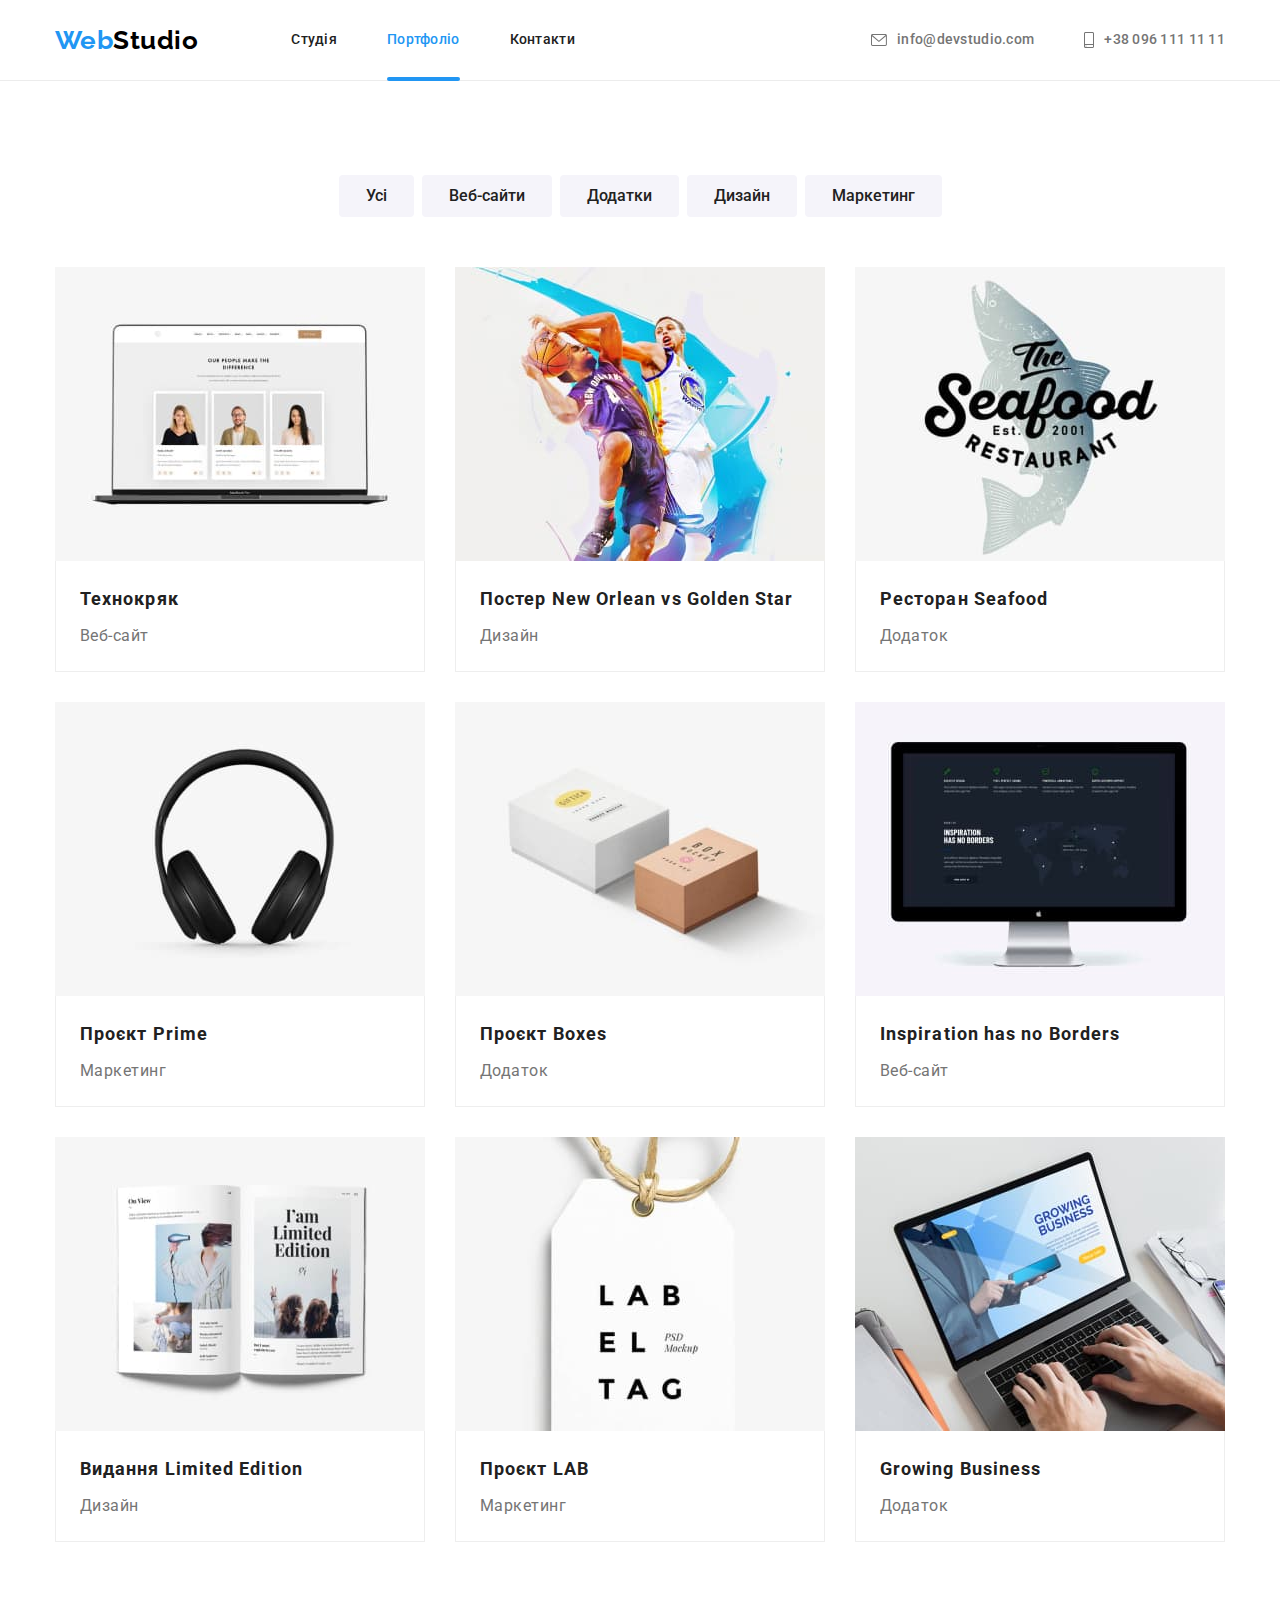
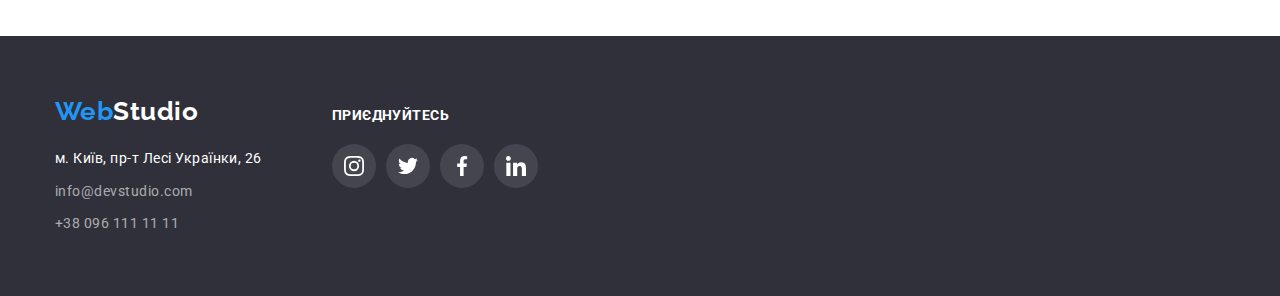
==== portfolio.html @ 07bc83c9 "добавляет стартовую разметку" ====
<!DOCTYPE html>
<html lang="uk">
  <head>
    <meta charset="UTF-8" />
    <meta http-equiv="X-UA-Compatible" content="IE=edge" />
    <meta name="viewport" content="width=device-width, initial-scale=1.0" />
    <title>WebStudio</title>

    <link
      href="https://fonts.googleapis.com/css2?family=Raleway:wght@700&family=Roboto:wght@400;500;700;900&display=swap"
      rel="stylesheet"
    />
    <link
      rel="stylesheet"
      href="https://cdnjs.cloudflare.com/ajax/libs/modern-normalize/1.1.0/modern-normalize.min.css"
    />
    <link rel="stylesheet" href="./css/styles.css" />
  </head>

  <body>
    <!-- Header -->
    <header class="header">
      <div class="container mein">
        <a class="logo" lang="en" href="./index.html">Web<span class="logo-accent">Studio</span></a>
        <nav class="nav">
          <ul class="list site-nav">
            <li class="navigation">
              <a class="link" href="./index.html">Студія</a>
            </li>

            <li class="navigation">
              <a class="link current" href="./portfolio.html">Портфоліо</a>
            </li>

            <li class="navigation">
              <a class="link" href="#">Контакти</a>
            </li>
          </ul>
        </nav>
        <ul class="list communication">
          <li class="navigation">
            <a class="link icon-mail" href="mailto:info@devstudio.com"
              ><svg class="nav-image" width="16" height="12">
                <use href="./images/sprite.svg#envelope"></use></svg
              >info@devstudio.com</a
            >
          </li>

          <li class="navigation">
            <a class="link icon-phone" href="tel:+380961111111"
              ><svg class="nav-image" width="10" height="16">
                <use href="./images/sprite.svg#smartphone"></use></svg
              >+38 096 111 11 11</a
            >
          </li>
        </ul>
      </div>
    </header>

    <main>
      <!-- portflio -->
      <section class="section portfolio">
        <div class="container">
          <h1 class="title-portfolio visually-hidden">Портфоліо</h1>
          <ul class="list push-portfolio">
            <li class="push"><button class="button" type="button">Усі</button></li>
            <li class="push"><button class="button" type="button">Веб-сайти</button></li>
            <li class="push"><button class="button" type="button">Додатки</button></li>
            <li class="push"><button class="button" type="button">Дизайн</button></li>
            <li class="push"><button class="button" type="button">Маркетинг</button></li>
          </ul>

          <ul class="list card-portfolio">
            <li class="list-card">
              <a class="list card link-card" href="#">
                <div class="overlay-card">
                  <img class="card-image" src="./images/techno.jpg" alt="Технокряк" width="370" />
                  <p class="modal-card">
                    Ресурс пропонує комплексні пропозиції з різним рівнем функціоналу та сервісів.
                    Все це дозволить відвідувачу отримати вичерпні відомості про компанію чи
                    приватну особу.
                  </p>
                </div>
                <div class="box-card">
                  <h2 class="portfolio-title">Технокряк</h2>
                  <p class="portfolio-text">Веб-сайт</p>
                </div>
              </a>
            </li>

            <li class="list-card">
              <a class="list card link-card" href="#">
                <div class="overlay-card">
                  <img
                    class="card-image"
                    src="./images/poster.jpg"
                    alt="Постер New Orlean vs Golden Star"
                    width="370"
                  />
                  <p class="modal-card">
                    Ресурс пропонує комплексні пропозиції з різним рівнем функціоналу та сервісів.
                    Все це дозволить відвідувачу отримати вичерпні відомості про компанію чи
                    приватну особу.
                  </p>
                </div>
                <div class="box-card">
                  <h2 class="portfolio-title">
                    Постер <span lang="en">New Orlean vs Golden Star</span>
                  </h2>
                  <p class="portfolio-text">Дизайн</p>
                </div>
              </a>
            </li>
            <li class="list-card">
              <a class="list card link-card" href="#">
                <div class="overlay-card">
                  <img
                    class="card-image"
                    src="./images/restourant.jpg"
                    alt="Ресторан Seafood"
                    width="370"
                  />
                  <p class="modal-card">
                    Ресурс пропонує комплексні пропозиції з різним рівнем функціоналу та сервісів.
                    Все це дозволить відвідувачу отримати вичерпні відомості про компанію чи
                    приватну особу.
                  </p>
                </div>
                <div class="box-card">
                  <h2 class="portfolio-title">Ресторан <span lang="en">Seafood</span></h2>
                  <p class="portfolio-text">Додаток</p>
                </div>
              </a>
            </li>
            <li class="list-card">
              <a class="list card link-card" href="#">
                <div class="overlay-card">
                  <img class="card-image" src="./images/prime.jpg" alt="Проєкт Prime" width="370" />
                  <p class="modal-card">
                    Ресурс пропонує комплексні пропозиції з різним рівнем функціоналу та сервісів.
                    Все це дозволить відвідувачу отримати вичерпні відомості про компанію чи
                    приватну особу.
                  </p>
                </div>
                <div class="box-card">
                  <h2 class="portfolio-title">Проєкт <span lang="en">Prime</span></h2>
                  <p class="portfolio-text">Маркетинг</p>
                </div>
              </a>
            </li>
            <li class="list-card">
              <a class="list card link-card" href="#">
                <div class="overlay-card">
                  <img class="card-image" src="./images/boxes.jpg" alt="Проєкт Boxe" width="370" />
                  <p class="modal-card">
                    Ресурс пропонує комплексні пропозиції з різним рівнем функціоналу та сервісів.
                    Все це дозволить відвідувачу отримати вичерпні відомості про компанію чи
                    приватну особу.
                  </p>
                </div>
                <div class="box-card">
                  <h2 class="portfolio-title">Проєкт <span lang="en">Boxes</span></h2>
                  <p class="portfolio-text">Додаток</p>
                </div>
              </a>
            </li>
            <li class="list-card">
              <a class="list card link-card" href="#">
                <div class="overlay-card">
                  <img
                    class="card-image"
                    src="./images/inspiration.jpg"
                    alt="Inspiration has no Borders"
                    width="370"
                  />
                  <p class="modal-card">
                    Ресурс пропонує комплексні пропозиції з різним рівнем функціоналу та сервісів.
                    Все це дозволить відвідувачу отримати вичерпні відомості про компанію чи
                    приватну особу.
                  </p>
                </div>
                <div class="box-card">
                  <h2 class="portfolio-title">
                    <span lang="en">Inspiration has no Borders</span>
                  </h2>
                  <p class="portfolio-text">Веб-сайт</p>
                </div>
              </a>
            </li>
            <li class="list-card">
              <a class="list card link-card" href="#">
                <div class="overlay-card">
                  <img
                    class="card-image"
                    src="./images/magazin.jpg"
                    alt="Видання Limited Edition"
                    width="370"
                  />
                  <p class="modal-card">
                    Ресурс пропонує комплексні пропозиції з різним рівнем функціоналу та сервісів.
                    Все це дозволить відвідувачу отримати вичерпні відомості про компанію чи
                    приватну особу.
                  </p>
                </div>
                <div class="box-card">
                  <h2 class="portfolio-title">Видання <span lang="en">Limited Edition</span></h2>
                  <p class="portfolio-text">Дизайн</p>
                </div>
              </a>
            </li>
            <li class="list-card">
              <a class="list card link-card" href="#">
                <div class="overlay-card">
                  <img class="card-image" src="./images/lab.jpg" alt="Проєкт LAB" width="370" />
                  <p class="modal-card">
                    Ресурс пропонує комплексні пропозиції з різним рівнем функціоналу та сервісів.
                    Все це дозволить відвідувачу отримати вичерпні відомості про компанію чи
                    приватну особу.
                  </p>
                </div>
                <div class="box-card">
                  <h2 class="portfolio-title">Проєкт <span lang="en">LAB</span></h2>
                  <p class="portfolio-text">Маркетинг</p>
                </div>
              </a>
            </li>
            <li class="list-card">
              <a class="list card link-card" href="#">
                <div class="overlay-card">
                  <img
                    class="card-image"
                    src="./images/busines.jpg"
                    alt="Growing Business"
                    width="370"
                  />
                  <p class="modal-card">
                    Ресурс пропонує комплексні пропозиції з різним рівнем функціоналу та сервісів.
                    Все це дозволить відвідувачу отримати вичерпні відомості про компанію чи
                    приватну особу.
                  </p>
                </div>
                <div class="box-card">
                  <h2 class="portfolio-title">Growing <span lang="en">Business</span></h2>
                  <p class="portfolio-text">Додаток</p>
                </div>
              </a>
            </li>
          </ul>
        </div>
      </section>
    </main>

    <!-- Footer -->
    <footer class="footer">
      <div class="container">
        <div>
          <a class="logo" href="./index.html">Web<span class="logo-accent">Studio</span></a>
          <address class="address">
            <ul class="list">
              <li>
                <a
                  class="link city"
                  target="_blank"
                  rel="nooperer noreferrer"
                  href="https://goo.gl/maps/vEVmrGVyhdTzg6GEA"
                  >м. Київ, пр-т Лесі Українки, 26</a
                >
              </li>

              <li class="li-footer">
                <a class="link link-footer" href="mailto:info@devstudio.com">info@devstudio.com</a>
              </li>

              <li class="li-footer">
                <a class="link link-footer" href="tel:+380961111111">+38 096 111 11 11</a>
              </li>
            </ul>
          </address>
        </div>

        <div class="footer-box">
          <p class="join">приєднуйтесь</p>
          <ul class="list social-footer">
            <li>
              <a class="link link-social-footer" href="#">
                <svg class="icon-footer" width="20" height="20">
                  <use href="./images/sprite.svg#instagram"></use>
                </svg>
              </a>
            </li>
            <li>
              <a class="link link-social-footer" href="#">
                <svg class="icon-footer" width="20" height="20">
                  <use href="./images/sprite.svg#twitter"></use>
                </svg>
              </a>
            </li>
            <li>
              <a class="link link-social-footer" href="#">
                <svg class="icon-footer" width="20" height="20">
                  <use href="./images/sprite.svg#facebook"></use>
                </svg>
              </a>
            </li>
            <li>
              <a class="link link-social-footer" href="#">
                <svg class="icon-footer" width="20" height="20">
                  <use href="./images/sprite.svg#linkedin"></use>
                </svg>
              </a>
            </li>
          </ul>
        </div>
      </div>
    </footer>

    <script src="./js/modal.js"></script>
  </body>
</html>
---- css/styles.css ----
/* основной цвет текста  #212121
вторичный цвет текста #757575
цвет акцента #2196F3
белый текст #FFFFFF
белый цвет с прозрачностью rgba(255, 255, 255, 0.6)
основной цвет фона #F5F5F5
вторичный цвет фона #F5F4FA
акцентный цвет фона #2F303A
цвет кнопки #F5F4FA
акцентный цвет кнопки #2196F3
цвет ховера кнопки #188CE8 */

:root {
  --primary-text-color: #212121;
  --secondary-text-color: #757575;
  --accent-text-color: #2196f3;
  --white-text-color: #ffffff;
  --black-text-color: #000000;
  --white-text-rgba: rgba(255, 255, 255, 0.6);
  --primary-bg-color: #f5f5f5;
  --secondary-bg-color: #f5f4fa;
  --white-bg-color: #ffffff;
  --hero-bg-color: #c4c4c4;
  --accent-bg-color: #2f303a;
  --button-bg-color: #f5f4fa;
  --button-accent: #2196f3;
  --button-hover: #188ce8;
  --grey-color-icon: #afb1b8;
  --white-color-icon: #ffffff;
  --hover-color-icon: #2196f3;
  --rgba-bg-color: rgba(47, 48, 58, 0.8);
  --modal-bg-color: rgba(0, 0, 0, 0.2);
  --cubic-brizer: cubic-bezier(0.4, 0, 0.2, 1);
}

body {
  color: var(--primary-text-color);
  background-color: var(--white-bg-color);
  font-family: 'Roboto', sans-serif;
  letter-spacing: 0.03em;
}

h1,
h2,
h3,
h4,
h5,
h6,
p,
ul {
  margin: 0;
  padding: 0;
}

.container {
  width: 1200px;
  margin-left: auto;
  margin-right: auto;
  padding-left: 15px;
  padding-right: 15px;
}

.section {
  padding-top: 94px;
  padding-bottom: 94px;
}

.list,
.link {
  text-decoration: none;
  list-style: none;
}

.visually-hidden {
  position: absolute;
  width: 1px;
  height: 1px;
  margin: -1px;
  border: 0;
  padding: 0;

  white-space: nowrap;
  clip-path: inset(100%);
  clip: rect(0 0 0 0);
  overflow: hidden;
}

/* header */

.header {
  border-bottom: 1px solid #ececec;
}

.logo {
  color: var(--accent-text-color);
  text-decoration: none;
  font-family: 'Raleway', sans-serif;
  font-weight: 700;
  font-size: 26px;
  line-height: 1.19;
  display: inline-block;
}

.logo-accent {
  color: var(--black-text-color);
}

.nav .link {
  color: var(--primary-text-color);
}

.list .link {
}

.list .link:hover,
.list .link:focus {
  color: var(--accent-text-color);
}

.nav .link.current {
  color: var(--accent-text-color);
}

.communication .link {
  color: var(--secondary-text-color);
}
.icon-mail {
  color: var(--grey-color-icon);
}

.nav-image {
  fill: currentColor;
}

.site-nav .link,
.communication .link {
  padding-top: 32px;
  padding-bottom: 32px;

  font-weight: 500;
  font-size: 14px;
  line-height: 1.14;
  letter-spacing: 0.02em;
}

.site-nav {
  display: flex;
}
.nav {
  margin-left: 93px;
}

.navigation .link {
  display: flex;
  align-items: center;
  transition: color 250ms var(--cubic-brizer);
}

.site-nav .navigation + .navigation {
  margin-left: 50px;
}

.communication {
  display: flex;
  margin-left: auto;
  align-items: center;
}

.communication .navigation + .navigation {
  margin-left: 50px;
}

.mein {
  display: flex;
  align-items: center;
}

.nav-image {
  margin-right: 10px;
}

.navigation {
  position: relative;
}

.navigation .current::after {
  content: '';
  position: absolute;
  bottom: -1px;
  left: 0;
  width: 100%;
  height: 4px;
  background: #2196f3;
  border-radius: 2px;
}

/* hero */

.hero {
  background-color: var(--hero-bg-color);
  text-align: center;
  padding-top: 200px;
  padding-bottom: 200px;
}

.hero-title {
  color: var(--white-text-color);
  font-weight: 900;
  font-size: 44px;
  line-height: 1.36;
  text-align: center;
  letter-spacing: 0.06em;
  text-transform: uppercase;
  max-width: 693px;
  margin: 0 auto;
}
.overlay {
  max-width: 1600px;
  margin-left: auto;
  margin-right: auto;
  background-image: linear-gradient(to right, rgba(47, 48, 58, 0.4), rgba(47, 48, 58, 0.4)),
    url(../images/overlay.jpg);
  background-repeat: no-repeat;
  background-position: center;
  background-size: cover;
}

.hero .button {
  color: var(--white-text-color);
  background-color: var(--button-accent);
  cursor: pointer;
  font-weight: 700;
  font-size: 16px;
  line-height: 1.88;
  letter-spacing: 0.06em;
  font-family: inherit;

  box-shadow: 0px 4px 4px rgba(0, 0, 0, 0.15);
  border-radius: 4px;
  border-color: transparent;

  padding: 10px 32px;
  margin-top: 30px;

  transition: background-color 250ms var(--cubic-brizer);
}

.hero .button:hover,
.hero .button:focus {
  background-color: var(--button-hover);
}

/* Наші особливості */

.title {
  font-weight: 700;
  font-size: 14px;
  line-height: 1.14;

  text-transform: uppercase;
  align-items: center;
}

.text {
  color: var(--secondary-text-color);
  font-size: 14px;
  line-height: 1.7;

  margin-top: 10px;
  display: block;
}

.feature-list {
  display: flex;
  gap: 30px;
}

.feature-icon {
  display: flex;
  justify-content: center;
  align-items: center;
  width: 270px;
  height: 120px;
  background: #f5f4fa;
  border-radius: 4px;
  margin-bottom: 30px;
}

.feature {
  padding-bottom: 47px;
}

/* Чим ми займаємося */

.work-title,
.team-title,
.client-title {
  font-weight: 700;
  font-size: 36px;
  line-height: 1.16;
  text-align: center;
}

.work-list {
  display: flex;
  flex-wrap: wrap;
  margin-top: 50px;
  gap: 30px;
}

.work {
  padding-top: 47px;
}
.work-card {
  position: relative;
}
.work-text {
  position: absolute;
  width: 100%;
  height: 70px;
  bottom: 0;
  right: 0;

  font-weight: 700;
  font-size: 14px;
  line-height: 1.14;
  text-align: center;
  text-transform: uppercase;

  color: var(--white-text-color);
  background: var(--rgba-bg-color);
  padding-top: 27px;
  padding-bottom: 27px;
}

/* Наша команда */

.team {
  background-color: var(--secondary-bg-color);
}

.subtitlt {
  font-weight: 500;
}

.desc {
  color: var(--secondary-text-color);
  margin-top: 10px;
  text-align: center;
}

.subtitlt,
.desc {
  font-size: 16px;
  line-height: 1.19;
  text-align: center;
}

.team-list {
  display: flex;
  flex-wrap: wrap;
  margin-top: 50px;
  gap: 30px;
}
.team-picture {
  flex-direction: column;
  background-color: var(--white-bg-color);
  box-shadow: 0px 1px 3px rgba(0, 0, 0, 0.12), 0px 1px 1px rgba(0, 0, 0, 0.14),
    0px 2px 1px rgba(0, 0, 0, 0.2);
  border-radius: 0px 0px 4px 4px;
}

.box {
  padding-top: 30px;
  padding-bottom: 30px;
}

.card-image {
  display: block;
  max-width: 100%;
}

.social-box {
  display: flex;
  justify-content: center;
  align-items: center;
  margin-top: 16px;
}

.social-link {
  display: flex;
  justify-content: center;
  align-items: center;

  width: 44px;
  height: 44px;
  border-radius: 50%;

  fill: var(--grey-color-icon);

  transition: background-color 250ms var(--cubic-brizer), fill 250ms var(--cubic-brizer);
}

.social-link:hover,
.social-link:focus {
  fill: var(--white-color-icon);
  background-color: var(--accent-text-color);
}
.social-list {
  display: flex;
  gap: 10px;
}

/* Постійні клієнти */

.client-list {
  display: flex;
  flex-wrap: wrap;
  margin-top: 50px;
  gap: 30px;
}

.icon-client {
  display: flex;
  width: 170px;
  height: 92px;
  justify-content: center;
  align-items: center;
  border: 1px solid #afb1b8;
  border-radius: 4px;
  color: var(--grey-color-icon);
  transition: border-color 250ms var(--cubic-brizer), color 250ms var(--cubic-brizer);
}

.icon-client:hover,
.icon-client:focus {
  border-color: var(--accent-text-color);
}

.client-icon {
  fill: currentColor;
}

/* Footer */

.footer {
  background-color: var(--accent-bg-color);
  padding-top: 60px;
  padding-bottom: 60px;
}

.footer .logo-accent {
  color: var(--white-text-color);
}

.address .city,
.footer .link-footer {
  color: var(--white-text-color);
  font-style: normal;
  font-size: 14px;
  line-height: 1.7;
  transition: color 250ms var(--cubic-brizer);
}

.address {
  margin-top: 20px;
  margin-right: 70px;
}

.address .link {
  display: block;
}

.li-footer {
  margin-top: 9px;
}

.footer .link-footer {
  color: var(--white-text-rgba);
}

.link-footer:hover,
.link-footer:focus {
  color: var(--accent-text-color);
}

.social-footer {
  display: flex;
  justify-content: center;
  align-items: center;
  fill: var(--grey-color-icon);
}

.join {
  font-weight: 700;
  font-size: 14px;
  line-height: 1.14;
  letter-spacing: 0.03em;
  text-transform: uppercase;
  color: var(--white-text-color);
  margin-bottom: 20px;
}

.footer .container {
  display: flex;
  align-items: baseline;
}

.footer-box {
  display: flex;
  flex-wrap: wrap;
  width: 206px;
}

.link-social-footer {
  display: flex;
  width: 44px;
  height: 44px;

  justify-content: center;
  align-items: center;
  border-radius: 50%;
  background: rgba(255, 255, 255, 0.1);
  fill: var(--white-color-icon);
  transition: background-color 250ms var(--cubic-brizer);
}

.link-social-footer:hover,
.link-social-footer:focus {
  background-color: var(--hover-color-icon);
}

.social-footer {
  gap: 10px;
}

/* portflio */

.portfolio .button {
  background-color: var(--secondary-bg-color);
  color: var(--primary-text-color);
  cursor: pointer;
  font-weight: 500;
  font-size: 16px;
  line-height: 1.6;
  font-family: inherit;
  border-color: transparent;
  padding: 6px 25px;
  border-radius: 4px;
  transition: background-color 250ms var(--cubic-brizer), color 250ms var(--cubic-brizer),
    box-shadow 250ms var(--cubic-brizer);
}

.portfolio .button:hover,
.portfolio .button:focus {
  background-color: var(--button-accent);
  color: var(--white-text-color);
  box-shadow: 0px 3px 1px rgba(0, 0, 0, 0.1), 0px 1px 2px rgba(0, 0, 0, 0.08),
    0px 2px 2px rgba(0, 0, 0, 0.12);
}

.portfolio-title {
  color: var(--primary-text-color);
  font-weight: 700;
  font-size: 18px;
  line-height: 2;
  letter-spacing: 0.06em;
}

.portfolio-text {
  color: var(--secondary-text-color);
  font-size: 16px;
  line-height: 1.88;
  margin-top: 4px;
}

.push-portfolio {
  display: flex;
  justify-content: center;
  gap: 8px;
}

.push-portfolio {
  margin-bottom: 50px;
}

.card-portfolio {
  display: flex;
  flex-wrap: wrap;
  gap: 30px;
}

.box-card {
  padding: 20px 24px;
  border-left: 1px solid #eeeeee;
  border-right: 1px solid #eeeeee;
  border-bottom: 1px solid #eeeeee;
}
.link-card {
  display: block;
  transition: box-shadow 250ms var(--cubic-brizer);
}

.link-card:hover,
.link-card:focus {
  box-shadow: 0px 1px 1px rgba(0, 0, 0, 0.12), 0px 4px 4px rgba(0, 0, 0, 0.06),
    1px 4px 6px rgba(0, 0, 0, 0.16);
}

.overlay-card {
  position: relative;
  overflow: hidden;
}

.modal-card {
  position: absolute;
  width: 100%;
  height: 100%;
  left: 0;
  top: 0;

  background: rgba(33, 150, 243, 0.9);
  font-size: 18px;
  line-height: 1.56;
  color: var(--white-text-color);
  padding: 63px 24px;

  transform: translateY(100%);
  transition: transform 250ms var(--cubic-brizer);
}

.list-card:hover .modal-card {
  transform: translateY(0);
}

/* modal */

.backdrop {
  position: fixed;
  top: 0;
  left: 0;
  width: 100%;
  height: 100%;
  background-color: var(--modal-bg-color);
  opacity: 1;
  transition: opacity 250ms var(--cubic-brizer);
}

.backdrop.is-hidden {
  opacity: 0;
  pointer-events: none;
}

.backdrop.is-hidden .modal {
  transform: translate(-50%, -50%) scale(1.1);
}

.modal {
  position: absolute;
  width: 528px;
  height: 581px;
  left: 50%;
  top: 50%;
  transform: translate(-50%, -50%) scale(1);
  transition: transform 250ms var(--cubic-brizer);

  background: #ffffff;
  box-shadow: 0px 1px 3px rgba(0, 0, 0, 0.12), 0px 1px 1px rgba(0, 0, 0, 0.14),
    0px 2px 1px rgba(0, 0, 0, 0.2);
  border-radius: 4px;
}

.button-modal {
  position: absolute;
  top: 8px;
  right: 8px;
  background-color: transparent;
  border: 1px solid rgba(0, 0, 0, 0.1);
  width: 30px;
  height: 30px;
  border-radius: 50%;
  cursor: pointer;
}

.icon-close-modal {
  fill: var(--black-text-color);
  transition: fill 250ms var(--cubic-brizer);
}

.icon-close-modal:hover,
.icon-close-modal:focus {
  fill: var(--accent-text-color);
}
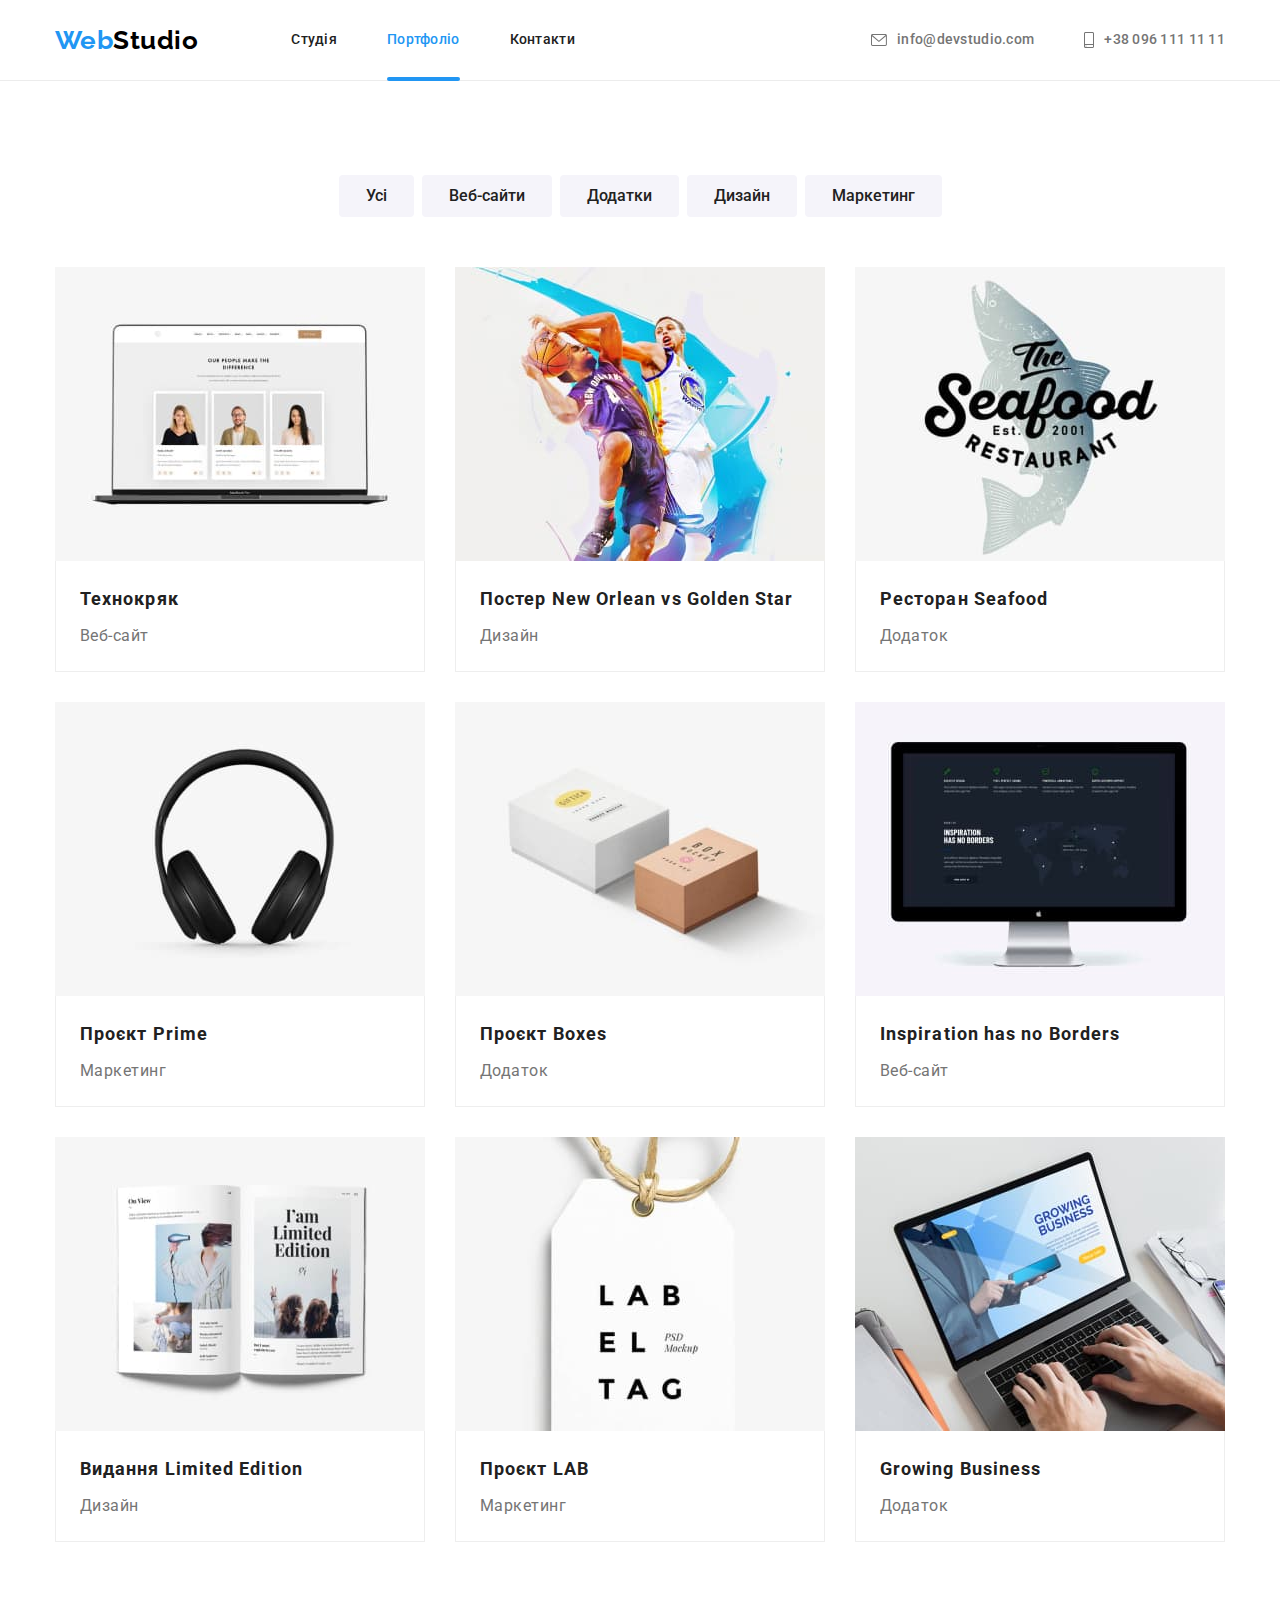
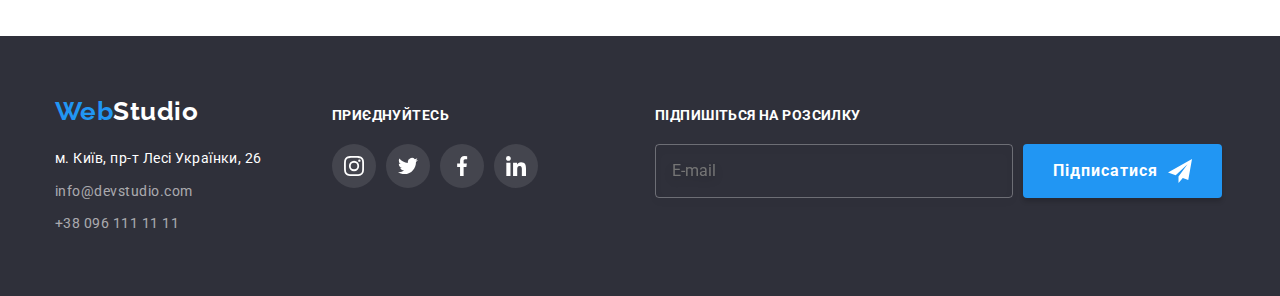
==== commit c97b20d7: "добавляет разметку" ====
--- a/portfolio.html
+++ b/portfolio.html
@@ -311,6 +311,20 @@
             </li>
           </ul>
         </div>
+        <div class="footer-container-form">
+          <p class="footer-form-title">Підпишіться на розсилку</p>
+          <form class="footer-form">
+            <label for="email"></label>
+            <input class="email" type="email" name="email" placeholder="E-mail" />
+            <button class="footer-btn-form" type="submit">
+              <span class="slogan-btn"> Підписатися</span>
+
+              <svg class="svg-btn" width="24" height="24">
+                <use href="./images/sprite.svg#send"></use>
+              </svg>
+            </button>
+          </form>
+        </div>
       </div>
     </footer>
 
--- a/css/styles.css
+++ b/css/styles.css
@@ -49,6 +49,9 @@
 p,
 ul {
   margin: 0;
+}
+ul {
+  margin: 0;
   padding: 0;
 }
 
@@ -109,9 +112,6 @@
   color: var(--primary-text-color);
 }
 
-.list .link {
-}
-
 .list .link:hover,
 .list .link:focus {
   color: var(--accent-text-color);
@@ -124,6 +124,7 @@
 .communication .link {
   color: var(--secondary-text-color);
 }
+
 .icon-mail {
   color: var(--grey-color-icon);
 }
@@ -146,6 +147,7 @@
 .site-nav {
   display: flex;
 }
+
 .nav {
   margin-left: 93px;
 }
@@ -214,6 +216,7 @@
   max-width: 693px;
   margin: 0 auto;
 }
+
 .overlay {
   max-width: 1600px;
   margin-left: auto;
@@ -311,9 +314,11 @@
 .work {
   padding-top: 47px;
 }
+
 .work-card {
   position: relative;
 }
+
 .work-text {
   position: absolute;
   width: 100%;
@@ -362,6 +367,7 @@
   margin-top: 50px;
   gap: 30px;
 }
+
 .team-picture {
   flex-direction: column;
   background-color: var(--white-bg-color);
@@ -395,9 +401,7 @@
   width: 44px;
   height: 44px;
   border-radius: 50%;
-
   fill: var(--grey-color-icon);
-
   transition: background-color 250ms var(--cubic-brizer), fill 250ms var(--cubic-brizer);
 }
 
@@ -406,6 +410,7 @@
   fill: var(--white-color-icon);
   background-color: var(--accent-text-color);
 }
+
 .social-list {
   display: flex;
   gap: 10px;
@@ -491,7 +496,8 @@
   fill: var(--grey-color-icon);
 }
 
-.join {
+.join,
+.footer-form-title {
   font-weight: 700;
   font-size: 14px;
   line-height: 1.14;
@@ -532,6 +538,66 @@
 
 .social-footer {
   gap: 10px;
+}
+
+/* forma */
+
+.footer-container-form {
+  display: flex;
+  flex-wrap: wrap;
+  width: 570px;
+  margin-left: auto;
+}
+
+.footer-btn-form {
+  display: flex;
+  gap: 10px;
+  align-items: center;
+
+  background: var(--button-accent);
+
+  padding: 10px 28px;
+  box-shadow: 0px 4px 4px rgba(0, 0, 0, 0.15);
+  border-radius: 4px;
+  border-color: transparent;
+  cursor: pointer;
+
+  transition: background-color 250ms var(--cubic-brizer), color 250ms var(--cubic-brizer),
+    box-shadow 250ms var(--cubic-brizer);
+}
+
+.footer-btn-form:hover,
+.footer-btn-form:focus {
+  background-color: var(--button-hover);
+}
+
+.slogan-btn {
+  display: block;
+  font-weight: 700;
+  font-size: 16px;
+  line-height: 1.88;
+  text-align: center;
+  letter-spacing: 0.06em;
+  color: var(--white-text-color);
+}
+
+.svg-btn {
+  display: block;
+}
+
+.footer-form {
+  display: flex;
+}
+
+.email {
+  width: 358px;
+  margin-right: 10px;
+  border: 1px solid rgba(255, 255, 255, 0.3);
+  filter: drop-shadow(0px 4px 4px rgba(0, 0, 0, 0.15));
+  border-radius: 4px;
+  background-color: transparent;
+  color: var(--white-text-color);
+  padding: 15px 16px;
 }
 
 /* portflio */
@@ -596,6 +662,7 @@
   border-right: 1px solid #eeeeee;
   border-bottom: 1px solid #eeeeee;
 }
+
 .link-card {
   display: block;
   transition: box-shadow 250ms var(--cubic-brizer);
@@ -682,12 +749,157 @@
   cursor: pointer;
 }
 
+.button-modal:hover .icon-close-modal {
+  fill: var(--accent-text-color);
+}
+
 .icon-close-modal {
   fill: var(--black-text-color);
   transition: fill 250ms var(--cubic-brizer);
 }
 
-.icon-close-modal:hover,
-.icon-close-modal:focus {
+.modal-title {
+  font-weight: 700;
+  font-size: 20px;
+  line-height: calc(23 / 20);
+  text-align: center;
+
+  color: var(--primary-text-color);
+  margin-bottom: 12px;
+}
+
+.label-text {
+  font-size: 12px;
+  line-height: calc(14 / 12);
+  letter-spacing: 0.01em;
+
+  color: var(--secondary-text-color);
+  text-align: start;
+  margin-bottom: 4px;
+}
+
+textarea {
+  resize: none;
+}
+
+.form-modal {
+  padding: 40px;
+  text-align: center;
+}
+
+.form-content {
+  display: flex;
+  flex-direction: column;
+  width: 448px;
+  margin-left: auto;
+  margin-right: auto;
+  gap: 10px;
+}
+
+.form-element {
+  display: flex;
+  flex-direction: column;
+  position: relative;
+}
+
+.icon-modal {
+  position: absolute;
+  top: 30px;
+  left: 12px;
+  fill: var(--primary-text-color);
+  transition: fill 250ms var(--cubic-brizer);
+}
+
+.form-input {
+  padding: 12px 42px;
+  width: 448px;
+  height: 40px;
+
+  border: 1px solid rgba(33, 33, 33, 0.2);
+  border-radius: 4px;
+  transition: border 250ms var(--cubic-brizer);
+}
+
+.form-input:hover + .icon-modal,
+.form-input:focus + .icon-modal {
+  color: var(--accent-text-color);
   fill: var(--accent-text-color);
 }
+
+.form-input:hover,
+.form-input:focus,
+.form-textarea:hover,
+.form-textarea:focus {
+  border-color: var(--accent-text-color);
+}
+
+.form-textarea {
+  border: 1px solid rgba(33, 33, 33, 0.2);
+  border-radius: 4px;
+  padding: 12px 16px;
+  transition: border 250ms var(--cubic-brizer);
+}
+
+.checkbox-text {
+  font-size: 14px;
+  line-height: calc(24 / 14);
+}
+.checkbox-svg {
+  display: flex;
+}
+
+.form-buttor {
+  padding: 10px 52px;
+  margin-top: 30px;
+  font-weight: 700;
+  font-size: 16px;
+  line-height: calc(30 / 16);
+  letter-spacing: 0.06em;
+  color: var(--white-text-color);
+  background: var(--accent-text-color);
+  box-shadow: 0px 4px 4px rgba(0, 0, 0, 0.15);
+  border-radius: 4px;
+  border-color: transparent;
+  cursor: pointer;
+  transition: background-color 250ms var(--cubic-brizer);
+}
+
+.form-buttor:hover,
+.form-buttor:focus {
+  background-color: var(--button-hover);
+}
+
+.icon-modal-checkbox {
+  display: inline-block;
+  width: 16px;
+  height: 15px;
+  border: 2px solid var(--primary-text-color);
+  border-radius: 2px;
+  cursor: pointer;
+  margin-right: 7px;
+}
+
+.checkbox-user:checked + .icon-modal-checkbox {
+  background-image: url(../images/icon-check.svg);
+  background-color: var(--button-accent);
+  border-color: var(--button-accent);
+  background-size: contain;
+  background-origin: border-box;
+}
+
+.checkbox-text {
+  display: flex;
+  align-items: center;
+  justify-content: center;
+}
+
+.check-text {
+  font-size: 14px;
+  line-height: 1.7;
+  color: var(--secondary-text-color);
+}
+
+.check-text-after {
+  color: var(--button-accent);
+  margin-left: 5px;
+}
